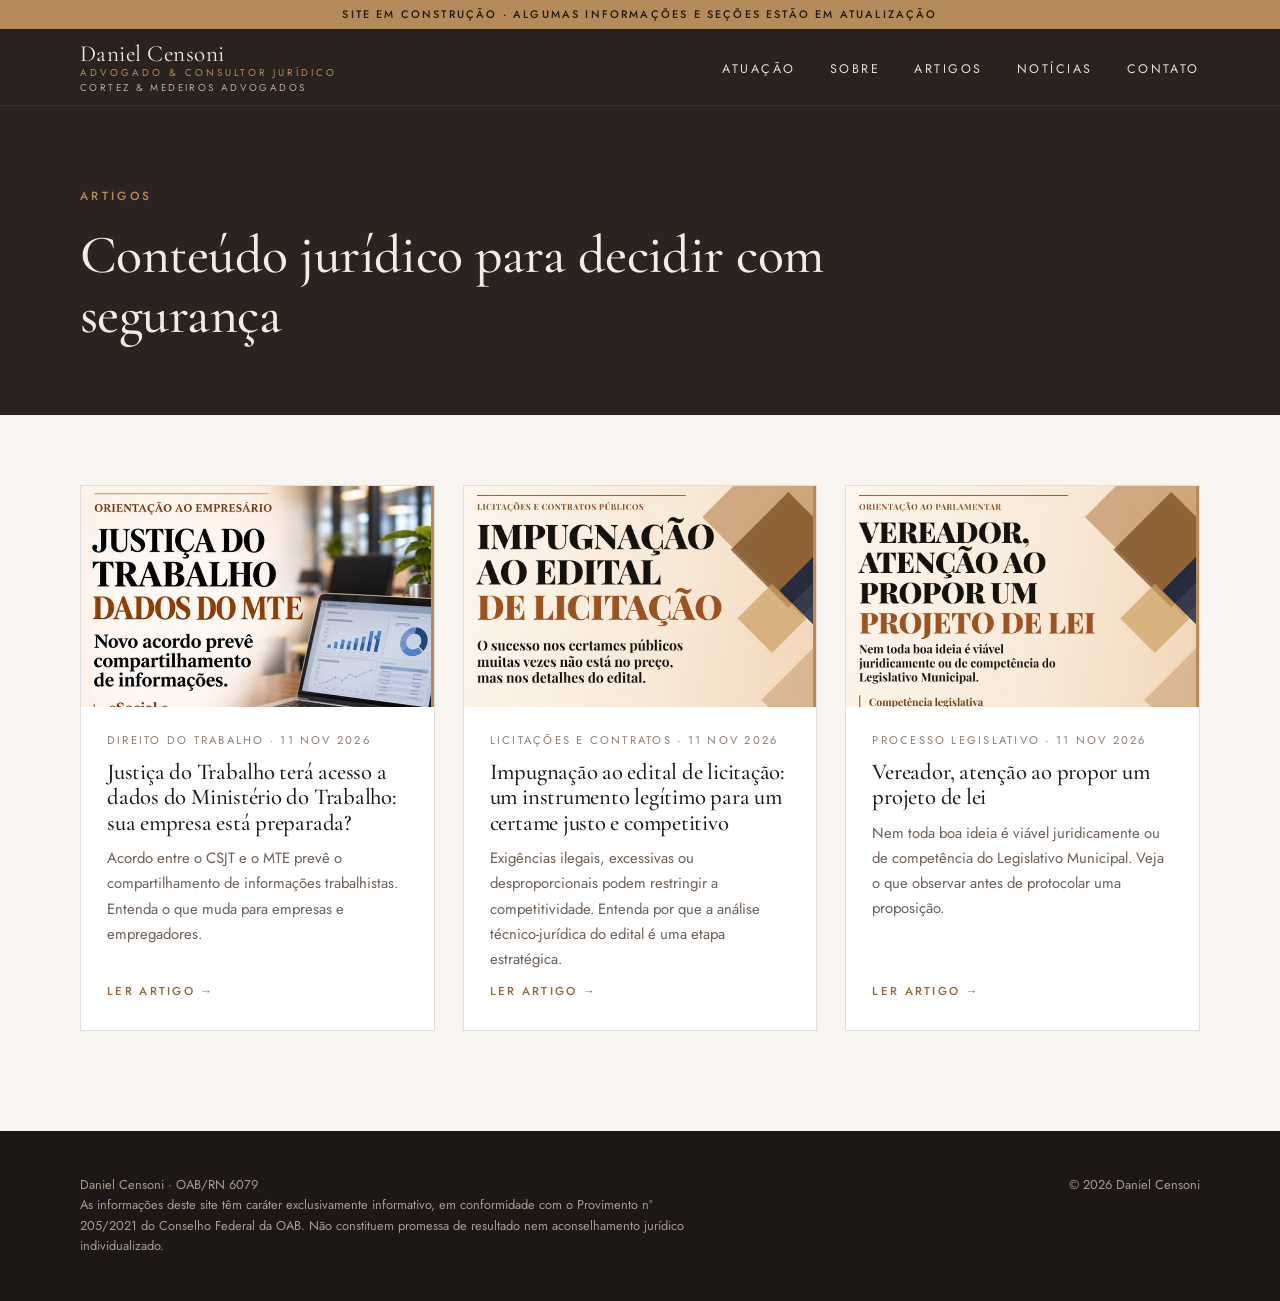
==== artigos.html @ f0d0aa8f "Add files via upload" ====
<!DOCTYPE html><html lang="pt-BR"><head><meta charset="utf-8"><meta name="viewport" content="width=device-width,initial-scale=1">
<title>Artigos | Daniel Censoni</title><meta name="description" content="Artigos jurídicos sobre direito trabalhista empresarial, licitações e contratos públicos.">
<meta property="og:title" content="Artigos | Daniel Censoni"><meta property="og:description" content="Artigos jurídicos sobre direito trabalhista empresarial, licitações e contratos públicos."><meta property="og:type" content="website"><meta property="og:locale" content="pt_BR">
<meta name="theme-color" content="#2a2320"><link rel="canonical" href="https://danielcensoni.github.io/artigos.html"><link rel="preconnect" href="https://fonts.googleapis.com"><link rel="preconnect" href="https://fonts.gstatic.com" crossorigin><link href="https://fonts.googleapis.com/css2?family=Cormorant+Garamond:ital,wght@0,500;0,600;1,500&family=Jost:wght@400;500&display=swap" rel="stylesheet"><link rel="stylesheet" href="style.css"></head><body><header class="top" data-solid="1"><div class="construction">Site em construção &middot; algumas informações e seções estão em atualização</div><div class="wrap nav"><a class="brand" href="index.html">Daniel Censoni<small>Advogado &amp; Consultor Jurídico</small><small class="sub">Cortez &amp; Medeiros Advogados</small></a>
<button class="burger" aria-label="Menu">&#9776;</button>
<ul class="menu"><li><a href="index.html#areas">Atuação</a></li><li><a href="index.html#sobre">Sobre</a></li><li><a href="artigos.html">Artigos</a></li><li><a href="noticias.html">Notícias</a></li><li><a href="index.html#contato">Contato</a></li></ul></div></header>
<div class="page-hero"><div class="wrap"><span class="eyebrow">Artigos</span><h1>Conteúdo jurídico para decidir com segurança</h1></div></div>
<div class="wrap list-page"><div class="grid3"><a class="card rv" href="justica-do-trabalho-acesso-a-dados-do-mte.html"><div class="cover"><img src="img-dados-mte.jpg" alt="Justiça do Trabalho terá acesso a dados do Ministério do Trabalho: sua empresa está preparada?"></div><div class="body"><div class="meta">Direito do Trabalho &middot; 11 nov 2026</div><h3>Justiça do Trabalho terá acesso a dados do Ministério do Trabalho: sua empresa está preparada?</h3><p>Acordo entre o CSJT e o MTE prevê o compartilhamento de informações trabalhistas. Entenda o que muda para empresas e empregadores.</p><span class="more">Ler artigo &rarr;</span></div></a><a class="card rv" href="impugnacao-ao-edital-de-licitacao.html"><div class="cover"><img src="img-impugnacao-edital.jpg" alt="Impugnação ao edital de licitação: um instrumento legítimo para um certame justo e competitivo"></div><div class="body"><div class="meta">Licitações e Contratos &middot; 11 nov 2026</div><h3>Impugnação ao edital de licitação: um instrumento legítimo para um certame justo e competitivo</h3><p>Exigências ilegais, excessivas ou desproporcionais podem restringir a competitividade. Entenda por que a análise técnico-jurídica do edital é uma etapa estratégica.</p><span class="more">Ler artigo &rarr;</span></div></a><a class="card rv" href="vereador-atencao-ao-propor-um-projeto-de-lei.html"><div class="cover"><img src="img-projeto-de-lei-vereador.jpg" alt="Vereador, atenção ao propor um projeto de lei"></div><div class="body"><div class="meta">Processo Legislativo &middot; 11 nov 2026</div><h3>Vereador, atenção ao propor um projeto de lei</h3><p>Nem toda boa ideia é viável juridicamente ou de competência do Legislativo Municipal. Veja o que observar antes de protocolar uma proposição.</p><span class="more">Ler artigo &rarr;</span></div></a></div></div><footer><div class="wrap"><p>Daniel Censoni &middot; OAB/RN 6079<br>As informações deste site têm caráter exclusivamente informativo, em conformidade com o Provimento nº 205/2021 do Conselho Federal da OAB. Não constituem promessa de resultado nem aconselhamento jurídico individualizado.</p><p>&copy; 2026 Daniel Censoni</p></div></footer><script>
(function(){var h=document.querySelector('header.top');function s(){h.classList.toggle('solid',window.scrollY>20||h.dataset.solid)}s();addEventListener('scroll',s,{passive:true});
var b=document.querySelector('.burger'),m=document.querySelector('.menu');b.addEventListener('click',function(){m.classList.toggle('open')});m.addEventListener('click',function(){m.classList.remove('open')});
var els=document.querySelectorAll('.rv');if('IntersectionObserver' in window){var o=new IntersectionObserver(function(x){x.forEach(function(i){if(i.isIntersecting){i.target.classList.add('in');o.unobserve(i.target)}})},{threshold:.12});els.forEach(function(i){o.observe(i)})}else{els.forEach(function(i){i.classList.add('in')})}})();
</script></body></html>
---- style.css ----
:root{--ink:#1f1a17;--esp:#2a2320;--esp2:#37302c;--taupe:#8d7d72;--sand:#ece4d9;--ivory:#f8f5f0;--cu:#b68b5b;--cu2:#8f6a3f;--line:rgba(31,26,23,.14);--serif:'Cormorant Garamond',Georgia,'Times New Roman',serif;--sans:'Jost','Helvetica Neue',Arial,sans-serif}
*{box-sizing:border-box;margin:0;padding:0}
html{scroll-behavior:smooth;scroll-padding-top:80px}
body{font-family:var(--sans);font-weight:400;color:var(--ink);background:var(--ivory);line-height:1.7;font-size:17px;-webkit-font-smoothing:antialiased}
a{color:inherit;text-decoration:none}
img{max-width:100%;display:block}
.wrap{width:min(1120px,92%);margin:0 auto}
.eyebrow{font-size:.74rem;letter-spacing:.28em;text-transform:uppercase;color:var(--cu);font-weight:500}
h1,h2,h3{font-family:var(--serif);font-weight:500;line-height:1.12;letter-spacing:-.01em}
/* header */
header.top{position:fixed;inset:0 0 auto 0;z-index:50;transition:background .3s,box-shadow .3s}
header.top.solid{background:rgba(42,35,32,.96);backdrop-filter:blur(8px);box-shadow:0 1px 0 rgba(255,255,255,.06)}
.nav{display:flex;align-items:center;justify-content:space-between;height:76px}
.brand{font-family:var(--serif);color:#f3ece3;font-size:1.45rem;letter-spacing:.02em}
.brand small{display:block;font-family:var(--sans);font-size:.62rem;letter-spacing:.3em;text-transform:uppercase;color:var(--cu);margin-top:-2px}
.menu{display:flex;gap:34px;list-style:none}
.menu a{color:#e7ded3;font-size:.78rem;letter-spacing:.2em;text-transform:uppercase;transition:color .2s}
.menu a:hover{color:var(--cu)}
.burger{display:none;background:none;border:0;color:#f3ece3;font-size:1.6rem;cursor:pointer}
/* hero */
.hero{position:relative;background:var(--esp);color:#f3ece3;min-height:min(100svh,880px);display:flex;align-items:center;overflow:hidden;padding:120px 0 80px}
.hero::before{content:"";position:absolute;right:0;top:0;bottom:0;width:48%;background:var(--esp2);clip-path:polygon(24% 0,100% 0,100% 100%,0 100%)}
.hero::after{content:"";position:absolute;right:0;top:0;bottom:0;width:48%;background:linear-gradient(var(--cu),rgba(182,139,91,.1) 75%);clip-path:polygon(24% 0,calc(24% + 2px) 0,2px 100%,0 100%);z-index:1}
.hero .wrap{position:relative;z-index:2;display:grid;grid-template-columns:1.25fr .75fr;gap:60px;align-items:center}
.hero h1{font-size:clamp(2.5rem,5.4vw,4.6rem);margin:22px 0 26px;color:#faf5ee}
.hero h1 em{font-style:italic;color:var(--cu)}
.hero p.lead{max-width:540px;color:#cfc4b8;font-size:1.08rem}
.cta{display:flex;gap:16px;flex-wrap:wrap;margin-top:38px}
.btn{display:inline-block;padding:15px 30px;font-size:.76rem;letter-spacing:.22em;text-transform:uppercase;border:1px solid var(--cu);transition:all .25s;font-weight:500}
.btn.fill{background:var(--cu);color:#1f1a17}
.btn.fill:hover{background:#c99d6b}
.btn.ghost{color:#f3ece3}
.btn.ghost:hover{background:rgba(182,139,91,.15)}
.hero ol{list-style:none;counter-reset:a}
.hero ol li{counter-increment:a;padding:17px 0;border-bottom:1px solid rgba(255,255,255,.1);font-family:var(--serif);font-size:1.32rem;color:#e9dfd3;display:flex;gap:18px;align-items:baseline}
.hero ol li::before{content:"0" counter(a);font-family:var(--sans);font-size:.72rem;letter-spacing:.2em;color:var(--cu)}
.hero ol li:first-child{border-top:1px solid rgba(255,255,255,.1)}
.hero .tag{font-size:.7rem;letter-spacing:.28em;text-transform:uppercase;color:#9d8f83;margin-bottom:12px}
/* sections */
section{padding:112px 0}
.head{max-width:640px;margin-bottom:56px}
.head h2{font-size:clamp(2rem,3.6vw,3rem);margin-top:14px}
.head p{color:#6d6158;margin-top:16px}
/* areas */
.areas{display:grid;grid-template-columns:repeat(12,1fr);gap:1px;background:var(--line);border:1px solid var(--line)}
.area{background:var(--ivory);padding:38px 30px;grid-column:span 3;transition:background .3s}
.area:hover{background:#fff}
.area.big{grid-column:span 6;background:var(--esp);color:#f3ece3}
.area.big:hover{background:var(--esp2)}
.area .n{font-size:.72rem;letter-spacing:.24em;color:var(--cu)}
.area h3{font-size:1.65rem;margin:14px 0 12px}
.area.big h3{font-size:2rem}
.area p{font-size:.95rem;color:#6d6158}
.area.big p{color:#c9bdb0}
/* sobre */
.about{background:var(--sand)}
.about .wrap{display:grid;grid-template-columns:.8fr 1.2fr;gap:80px;align-items:center}
.frame{aspect-ratio:4/5;background:var(--esp);position:relative;display:grid;place-items:center;color:var(--cu);font-family:var(--serif);font-size:6rem}
.frame::after{content:"";position:absolute;inset:18px;border:1px solid rgba(182,139,91,.55);right:-18px;bottom:-18px;z-index:-1}
.frame img{width:100%;height:100%;object-fit:cover}
.about h2{font-size:clamp(2rem,3.4vw,2.8rem);margin:14px 0 22px}
.about p{color:#52463d;margin-bottom:16px}
.facts{display:flex;gap:40px;margin-top:30px;padding-top:26px;border-top:1px solid var(--line)}
.facts b{display:block;font-family:var(--serif);font-size:1.5rem;font-weight:500}
.facts span{font-size:.72rem;letter-spacing:.2em;text-transform:uppercase;color:var(--taupe)}
/* cards */
.grid3{display:grid;grid-template-columns:repeat(3,1fr);gap:28px}
.card{display:flex;flex-direction:column;background:#fff;border:1px solid var(--line);transition:transform .3s,box-shadow .3s}
.card:hover{transform:translateY(-4px);box-shadow:0 18px 40px -22px rgba(31,26,23,.35)}
.cover{aspect-ratio:16/10;background:linear-gradient(135deg,var(--esp) 0 62%,var(--esp2) 62%);color:#f3ece3;padding:24px;display:flex;flex-direction:column;justify-content:flex-end;position:relative;overflow:hidden}
.cover::after{content:"";position:absolute;right:0;top:0;bottom:0;width:3px;background:var(--cu)}
.cover span{font-size:.68rem;letter-spacing:.26em;text-transform:uppercase;color:var(--cu)}
.cover b{font-family:var(--serif);font-weight:500;font-size:1.3rem;line-height:1.2;margin-top:8px}
.cover img{position:absolute;inset:0;width:100%;height:100%;object-fit:cover}
.card .body{padding:24px 26px 28px;display:flex;flex-direction:column;gap:10px;flex:1}
.card h3{font-size:1.42rem}
.card p{font-size:.93rem;color:#6d6158}
.card .meta{font-size:.7rem;letter-spacing:.2em;text-transform:uppercase;color:var(--taupe)}
.card .more{margin-top:auto;font-size:.72rem;letter-spacing:.2em;text-transform:uppercase;color:var(--cu2);font-weight:500}
.badge{display:inline-block;font-size:.62rem;letter-spacing:.18em;text-transform:uppercase;background:var(--sand);color:var(--cu2);padding:3px 9px;margin-left:8px}
.allink{margin-top:44px;text-align:center}
.allink a{font-size:.76rem;letter-spacing:.22em;text-transform:uppercase;border-bottom:1px solid var(--cu);padding-bottom:5px}
.news{background:#fff}
.news .card{background:var(--ivory)}
/* contato */
.contact{background:var(--esp);color:#f3ece3}
.contact .wrap{display:grid;grid-template-columns:1fr 1fr;gap:80px}
.contact h2{font-size:clamp(2rem,3.6vw,3rem);margin:14px 0 20px}
.contact p{color:#cfc4b8}
.contact dl{display:grid;gap:26px}
.contact dt{font-size:.7rem;letter-spacing:.26em;text-transform:uppercase;color:var(--cu)}
.contact dd{font-family:var(--serif);font-size:1.6rem;margin-top:4px;word-break:break-word}
footer{background:#1d1816;color:#a89b8f;padding:44px 0;font-size:.8rem}
footer .wrap{display:flex;justify-content:space-between;gap:30px;flex-wrap:wrap}
footer p{max-width:620px;line-height:1.6}
/* artigo */
.page-hero{background:var(--esp);color:#f3ece3;padding:150px 0 70px}
.page-hero h1{font-size:clamp(2rem,4.2vw,3.4rem);max-width:860px;margin-top:16px}
.page-hero .meta{margin-top:20px;font-size:.74rem;letter-spacing:.2em;text-transform:uppercase;color:#a89b8f}
.article{width:min(740px,92%);margin:0 auto;padding:70px 0 40px}
.article h2{font-size:1.9rem;margin:44px 0 12px}
.article p,.article li{color:#40362f;margin-bottom:16px;font-size:1.06rem}
.article ul{padding-left:22px;margin-bottom:16px}
.article .cover{margin-bottom:40px}
.note{margin-top:44px;padding:22px 26px;background:var(--sand);border-left:3px solid var(--cu);font-size:.9rem;color:#52463d}
.back{display:inline-block;margin:10px 0 80px;font-size:.76rem;letter-spacing:.22em;text-transform:uppercase;border-bottom:1px solid var(--cu);padding-bottom:4px}
.list-page{padding:70px 0 100px}
/* motion */
.rv{opacity:0;transform:translateY(22px);transition:opacity .8s,transform .8s}
.rv.in{opacity:1;transform:none}
@media(prefers-reduced-motion:reduce){.rv{opacity:1;transform:none;transition:none}html{scroll-behavior:auto}}
@media(max-width:900px){
 .menu{display:none;position:absolute;top:76px;left:0;right:0;background:var(--esp);flex-direction:column;gap:0;padding:10px 0 20px}
 .menu.open{display:flex}.menu li{padding:14px 5%}
 .burger{display:block}
 .hero::before,.hero::after{display:none}
 .hero .wrap,.about .wrap,.contact .wrap{grid-template-columns:1fr;gap:44px}
 .hero{padding-top:110px}
 .areas{grid-template-columns:1fr}.area,.area.big{grid-column:auto}
 .grid3{grid-template-columns:1fr}
 section{padding:80px 0}
 .frame{max-width:320px}
}

.cover .orn{position:absolute;right:28px;top:6px;font-family:var(--serif);font-size:7rem;font-style:normal;color:rgba(182,139,91,.28);line-height:1}
.rv{will-change:opacity}

.team{display:grid;grid-template-columns:repeat(3,1fr);gap:1px;background:var(--line);border:1px solid var(--line)}
.mem{background:var(--ivory);padding:36px 34px;display:flex;flex-direction:column;gap:6px;transition:background .3s}
.mem:hover{background:#fff}
.mem .ini{font-family:var(--serif);font-size:2.2rem;color:var(--cu);line-height:1;margin-bottom:14px;padding-bottom:14px;border-bottom:1px solid var(--line)}
.mem h3{font-size:1.6rem}
.mem p{font-size:.72rem;letter-spacing:.22em;text-transform:uppercase;color:var(--taupe)}
@media(max-width:900px){.team{grid-template-columns:1fr 1fr}}
@media(max-width:520px){.team{grid-template-columns:1fr}}

.about .wrap.crew{display:block;margin-top:56px;padding-top:30px;border-top:1px solid var(--line)}
.crew p{margin:10px 0 18px;font-size:.92rem;color:#6d6158}
.crew ul{list-style:none;display:grid;grid-template-columns:1fr 1fr;gap:0 48px}
.crew li{padding:11px 0;border-bottom:1px solid var(--line);font-size:.92rem;line-height:1.45}
.crew li b{font-weight:500;display:block;color:var(--ink)}
.crew li span{color:#7a6d63;font-size:.84rem}
@media(max-width:700px){.crew ul{grid-template-columns:1fr}}

.brand{line-height:1.25}
.brand small.sub{color:#b9ab9d;margin-top:3px;letter-spacing:.24em}
@media(max-width:900px){.brand small.sub{font-size:.58rem}}

.construction{background:var(--cu);color:#1f1a17;text-align:center;font-size:.68rem;letter-spacing:.2em;text-transform:uppercase;padding:7px 12px;font-weight:500;line-height:1.4}
.hero{padding-top:150px}
.page-hero{padding-top:180px}
@media(max-width:900px){.menu{top:calc(76px + 34px)}.hero{padding-top:140px}.page-hero{padding-top:170px}.construction{font-size:.6rem;letter-spacing:.12em}}

.cover img{object-position:top}
.fig{margin:0 0 36px}
.fig img{width:min(460px,100%);margin:0 auto;border:1px solid var(--line);box-shadow:0 18px 40px -26px rgba(31,26,23,.45)}

.hero ol li a{flex:1;transition:color .2s,transform .2s}
.hero ol li a:hover{color:var(--cu);transform:translateX(4px)}
.hero ol li{cursor:pointer}
.hero .fields{margin-top:18px;font-size:.74rem;letter-spacing:.16em;text-transform:uppercase;color:var(--cu);max-width:560px;line-height:1.9}
.area{scroll-margin-top:100px}

.share{margin-top:40px;padding-top:26px;border-top:1px solid var(--line)}
.share h3{font-family:var(--sans);font-size:.74rem;letter-spacing:.24em;text-transform:uppercase;color:var(--cu2);font-weight:500;margin-bottom:16px}
.linkrow{display:flex;gap:10px;margin-bottom:12px}
.linkrow input{flex:1;min-width:0;padding:11px 14px;border:1px solid var(--line);background:#fff;font:inherit;font-size:.85rem;color:#52463d}
.share .row{display:flex;flex-wrap:wrap;gap:10px}
.sbtn{display:inline-block;padding:11px 18px;border:1px solid var(--cu);background:none;color:var(--ink);font:inherit;font-size:.7rem;letter-spacing:.16em;text-transform:uppercase;cursor:pointer;transition:background .2s,color .2s;font-weight:500;line-height:1.2}
.sbtn:hover{background:var(--cu);color:#1f1a17}
.sbtn[hidden]{display:none}
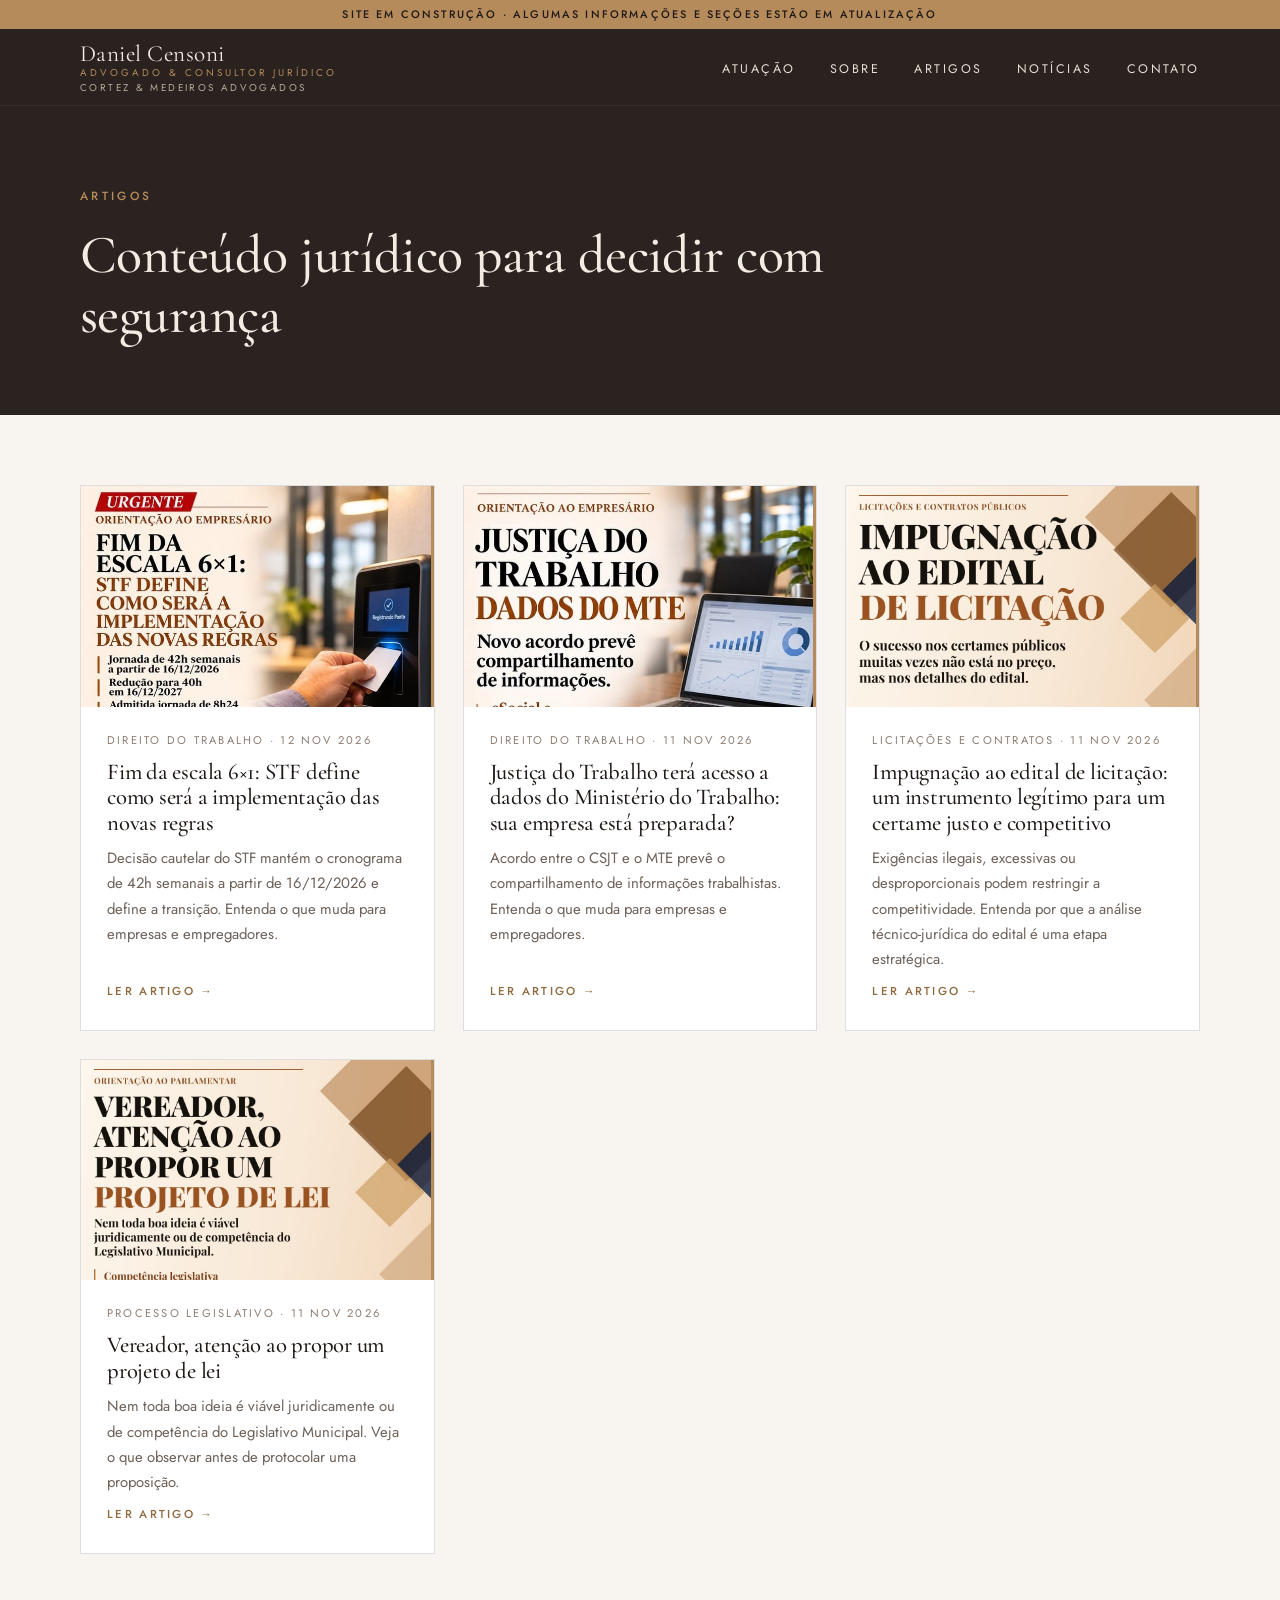
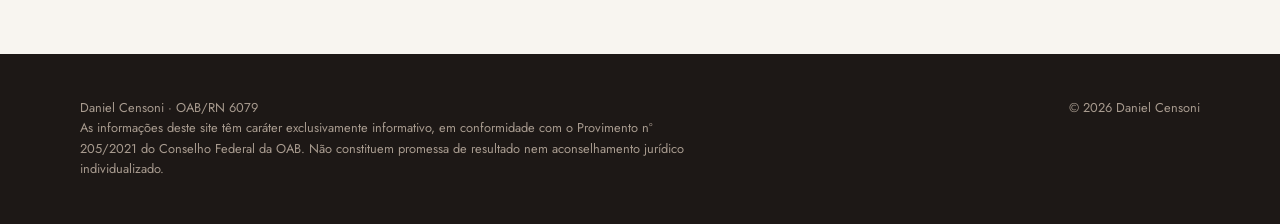
==== commit a5202e07: "Add files via upload" ====
--- a/artigos.html
+++ b/artigos.html
@@ -5,7 +5,7 @@
 <button class="burger" aria-label="Menu">&#9776;</button>
 <ul class="menu"><li><a href="index.html#areas">Atuação</a></li><li><a href="index.html#sobre">Sobre</a></li><li><a href="artigos.html">Artigos</a></li><li><a href="noticias.html">Notícias</a></li><li><a href="index.html#contato">Contato</a></li></ul></div></header>
 <div class="page-hero"><div class="wrap"><span class="eyebrow">Artigos</span><h1>Conteúdo jurídico para decidir com segurança</h1></div></div>
-<div class="wrap list-page"><div class="grid3"><a class="card rv" href="justica-do-trabalho-acesso-a-dados-do-mte.html"><div class="cover"><img src="img-dados-mte.jpg" alt="Justiça do Trabalho terá acesso a dados do Ministério do Trabalho: sua empresa está preparada?"></div><div class="body"><div class="meta">Direito do Trabalho &middot; 11 nov 2026</div><h3>Justiça do Trabalho terá acesso a dados do Ministério do Trabalho: sua empresa está preparada?</h3><p>Acordo entre o CSJT e o MTE prevê o compartilhamento de informações trabalhistas. Entenda o que muda para empresas e empregadores.</p><span class="more">Ler artigo &rarr;</span></div></a><a class="card rv" href="impugnacao-ao-edital-de-licitacao.html"><div class="cover"><img src="img-impugnacao-edital.jpg" alt="Impugnação ao edital de licitação: um instrumento legítimo para um certame justo e competitivo"></div><div class="body"><div class="meta">Licitações e Contratos &middot; 11 nov 2026</div><h3>Impugnação ao edital de licitação: um instrumento legítimo para um certame justo e competitivo</h3><p>Exigências ilegais, excessivas ou desproporcionais podem restringir a competitividade. Entenda por que a análise técnico-jurídica do edital é uma etapa estratégica.</p><span class="more">Ler artigo &rarr;</span></div></a><a class="card rv" href="vereador-atencao-ao-propor-um-projeto-de-lei.html"><div class="cover"><img src="img-projeto-de-lei-vereador.jpg" alt="Vereador, atenção ao propor um projeto de lei"></div><div class="body"><div class="meta">Processo Legislativo &middot; 11 nov 2026</div><h3>Vereador, atenção ao propor um projeto de lei</h3><p>Nem toda boa ideia é viável juridicamente ou de competência do Legislativo Municipal. Veja o que observar antes de protocolar uma proposição.</p><span class="more">Ler artigo &rarr;</span></div></a></div></div><footer><div class="wrap"><p>Daniel Censoni &middot; OAB/RN 6079<br>As informações deste site têm caráter exclusivamente informativo, em conformidade com o Provimento nº 205/2021 do Conselho Federal da OAB. Não constituem promessa de resultado nem aconselhamento jurídico individualizado.</p><p>&copy; 2026 Daniel Censoni</p></div></footer><script>
+<div class="wrap list-page"><div class="grid3"><a class="card rv" href="fim-da-escala-6x1-stf-define-como-sera-a-implementacao.html"><div class="cover"><img src="img-fim-da-escala-6x1.jpg" alt="Fim da escala 6×1: STF define como será a implementação das novas regras"></div><div class="body"><div class="meta">Direito do Trabalho &middot; 12 nov 2026</div><h3>Fim da escala 6×1: STF define como será a implementação das novas regras</h3><p>Decisão cautelar do STF mantém o cronograma de 42h semanais a partir de 16/12/2026 e define a transição. Entenda o que muda para empresas e empregadores.</p><span class="more">Ler artigo &rarr;</span></div></a><a class="card rv" href="justica-do-trabalho-acesso-a-dados-do-mte.html"><div class="cover"><img src="img-dados-mte.jpg" alt="Justiça do Trabalho terá acesso a dados do Ministério do Trabalho: sua empresa está preparada?"></div><div class="body"><div class="meta">Direito do Trabalho &middot; 11 nov 2026</div><h3>Justiça do Trabalho terá acesso a dados do Ministério do Trabalho: sua empresa está preparada?</h3><p>Acordo entre o CSJT e o MTE prevê o compartilhamento de informações trabalhistas. Entenda o que muda para empresas e empregadores.</p><span class="more">Ler artigo &rarr;</span></div></a><a class="card rv" href="impugnacao-ao-edital-de-licitacao.html"><div class="cover"><img src="img-impugnacao-edital.jpg" alt="Impugnação ao edital de licitação: um instrumento legítimo para um certame justo e competitivo"></div><div class="body"><div class="meta">Licitações e Contratos &middot; 11 nov 2026</div><h3>Impugnação ao edital de licitação: um instrumento legítimo para um certame justo e competitivo</h3><p>Exigências ilegais, excessivas ou desproporcionais podem restringir a competitividade. Entenda por que a análise técnico-jurídica do edital é uma etapa estratégica.</p><span class="more">Ler artigo &rarr;</span></div></a><a class="card rv" href="vereador-atencao-ao-propor-um-projeto-de-lei.html"><div class="cover"><img src="img-projeto-de-lei-vereador.jpg" alt="Vereador, atenção ao propor um projeto de lei"></div><div class="body"><div class="meta">Processo Legislativo &middot; 11 nov 2026</div><h3>Vereador, atenção ao propor um projeto de lei</h3><p>Nem toda boa ideia é viável juridicamente ou de competência do Legislativo Municipal. Veja o que observar antes de protocolar uma proposição.</p><span class="more">Ler artigo &rarr;</span></div></a></div></div><footer><div class="wrap"><p>Daniel Censoni &middot; OAB/RN 6079<br>As informações deste site têm caráter exclusivamente informativo, em conformidade com o Provimento nº 205/2021 do Conselho Federal da OAB. Não constituem promessa de resultado nem aconselhamento jurídico individualizado.</p><p>&copy; 2026 Daniel Censoni</p></div></footer><script>
 (function(){var h=document.querySelector('header.top');function s(){h.classList.toggle('solid',window.scrollY>20||h.dataset.solid)}s();addEventListener('scroll',s,{passive:true});
 var b=document.querySelector('.burger'),m=document.querySelector('.menu');b.addEventListener('click',function(){m.classList.toggle('open')});m.addEventListener('click',function(){m.classList.remove('open')});
 var els=document.querySelectorAll('.rv');if('IntersectionObserver' in window){var o=new IntersectionObserver(function(x){x.forEach(function(i){if(i.isIntersecting){i.target.classList.add('in');o.unobserve(i.target)}})},{threshold:.12});els.forEach(function(i){o.observe(i)})}else{els.forEach(function(i){i.classList.add('in')})}})();
--- a/style.css
+++ b/style.css
@@ -100,7 +100,7 @@
 .article{width:min(740px,92%);margin:0 auto;padding:70px 0 40px}
 .article h2{font-size:1.9rem;margin:44px 0 12px}
 .article p,.article li{color:#40362f;margin-bottom:16px;font-size:1.06rem}
-.article ul{padding-left:22px;margin-bottom:16px}
+.article ul,.article ol{padding-left:22px;margin-bottom:16px}
 .article .cover{margin-bottom:40px}
 .note{margin-top:44px;padding:22px 26px;background:var(--sand);border-left:3px solid var(--cu);font-size:.9rem;color:#52463d}
 .back{display:inline-block;margin:10px 0 80px;font-size:.76rem;letter-spacing:.22em;text-transform:uppercase;border-bottom:1px solid var(--cu);padding-bottom:4px}
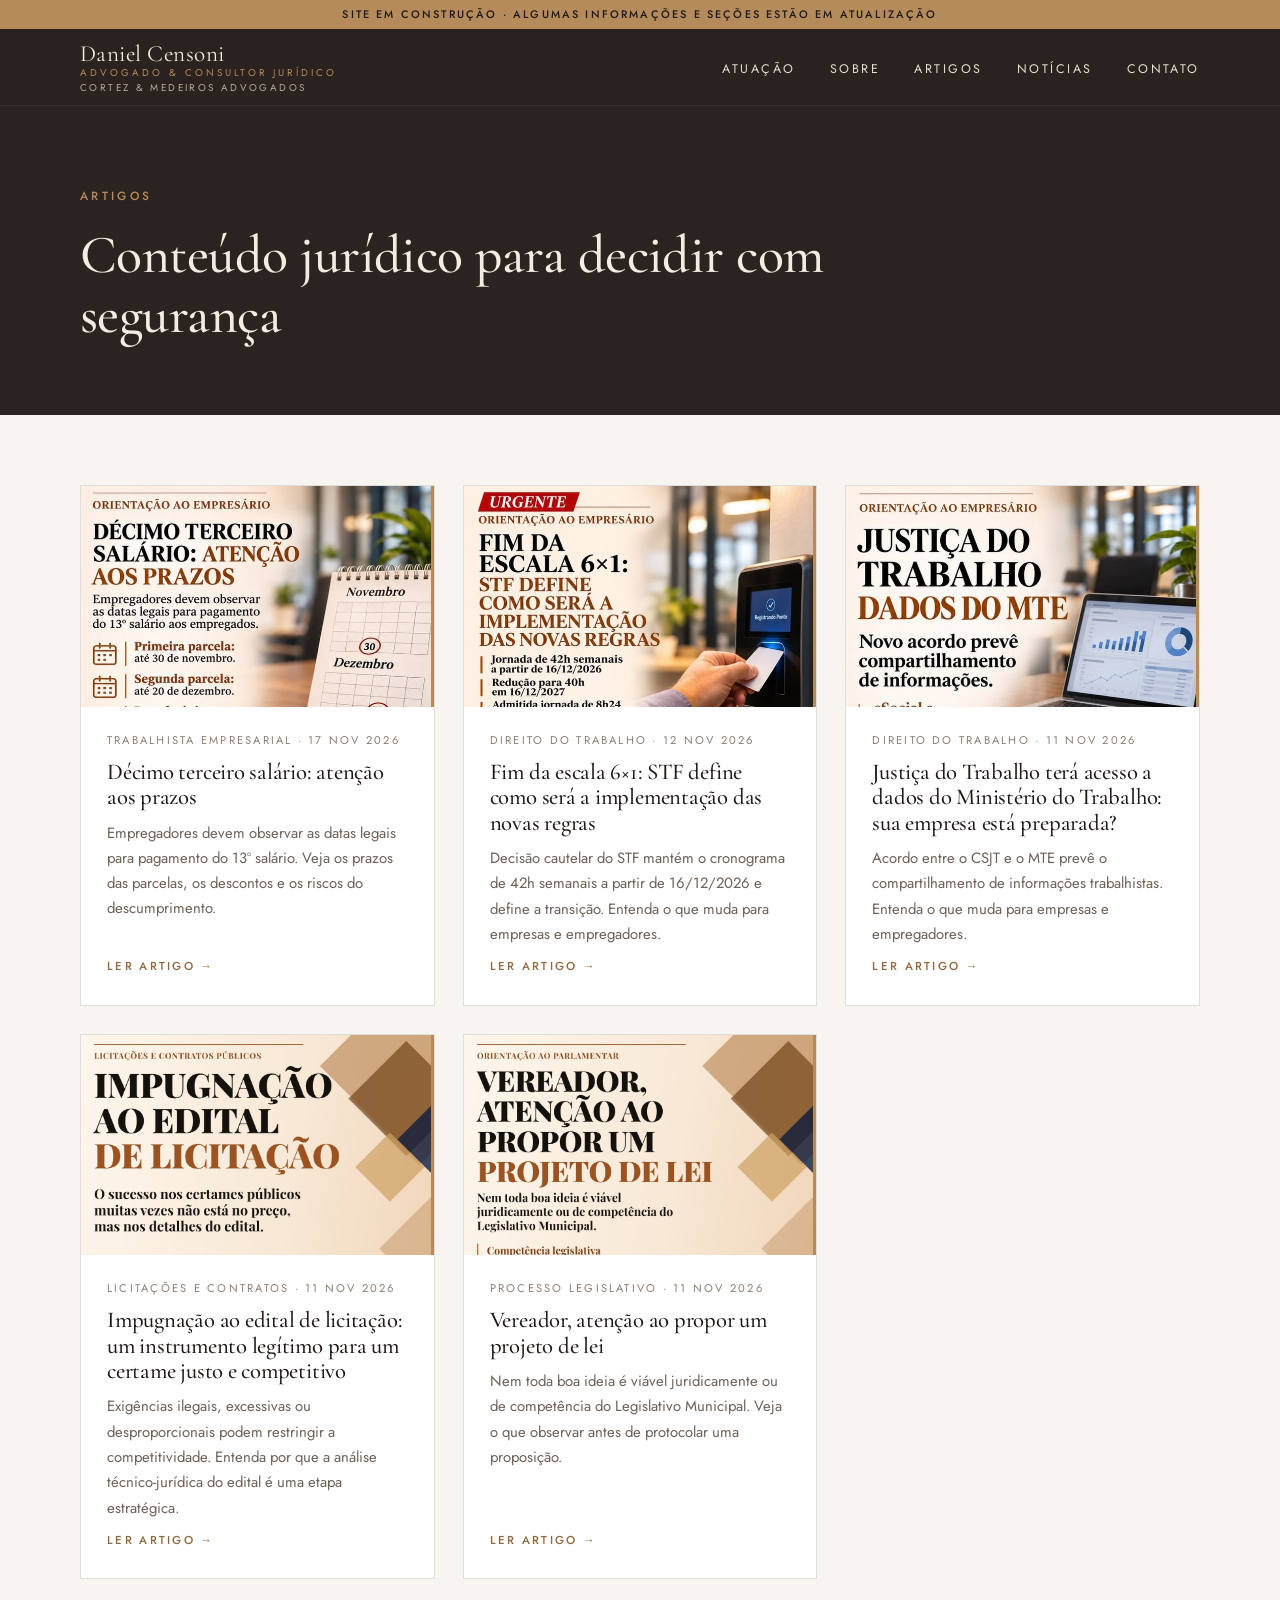
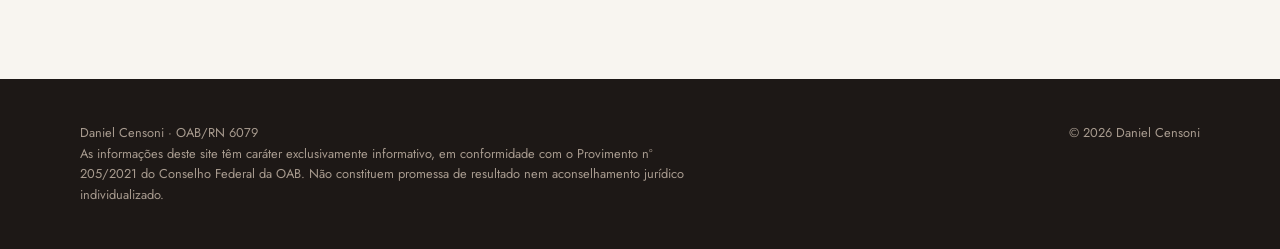
==== commit 256d78d1: "Add files via upload" ====
--- a/artigos.html
+++ b/artigos.html
@@ -5,7 +5,7 @@
 <button class="burger" aria-label="Menu">&#9776;</button>
 <ul class="menu"><li><a href="index.html#areas">Atuação</a></li><li><a href="index.html#sobre">Sobre</a></li><li><a href="artigos.html">Artigos</a></li><li><a href="noticias.html">Notícias</a></li><li><a href="index.html#contato">Contato</a></li></ul></div></header>
 <div class="page-hero"><div class="wrap"><span class="eyebrow">Artigos</span><h1>Conteúdo jurídico para decidir com segurança</h1></div></div>
-<div class="wrap list-page"><div class="grid3"><a class="card rv" href="fim-da-escala-6x1-stf-define-como-sera-a-implementacao.html"><div class="cover"><img src="img-fim-da-escala-6x1.jpg" alt="Fim da escala 6×1: STF define como será a implementação das novas regras"></div><div class="body"><div class="meta">Direito do Trabalho &middot; 12 nov 2026</div><h3>Fim da escala 6×1: STF define como será a implementação das novas regras</h3><p>Decisão cautelar do STF mantém o cronograma de 42h semanais a partir de 16/12/2026 e define a transição. Entenda o que muda para empresas e empregadores.</p><span class="more">Ler artigo &rarr;</span></div></a><a class="card rv" href="justica-do-trabalho-acesso-a-dados-do-mte.html"><div class="cover"><img src="img-dados-mte.jpg" alt="Justiça do Trabalho terá acesso a dados do Ministério do Trabalho: sua empresa está preparada?"></div><div class="body"><div class="meta">Direito do Trabalho &middot; 11 nov 2026</div><h3>Justiça do Trabalho terá acesso a dados do Ministério do Trabalho: sua empresa está preparada?</h3><p>Acordo entre o CSJT e o MTE prevê o compartilhamento de informações trabalhistas. Entenda o que muda para empresas e empregadores.</p><span class="more">Ler artigo &rarr;</span></div></a><a class="card rv" href="impugnacao-ao-edital-de-licitacao.html"><div class="cover"><img src="img-impugnacao-edital.jpg" alt="Impugnação ao edital de licitação: um instrumento legítimo para um certame justo e competitivo"></div><div class="body"><div class="meta">Licitações e Contratos &middot; 11 nov 2026</div><h3>Impugnação ao edital de licitação: um instrumento legítimo para um certame justo e competitivo</h3><p>Exigências ilegais, excessivas ou desproporcionais podem restringir a competitividade. Entenda por que a análise técnico-jurídica do edital é uma etapa estratégica.</p><span class="more">Ler artigo &rarr;</span></div></a><a class="card rv" href="vereador-atencao-ao-propor-um-projeto-de-lei.html"><div class="cover"><img src="img-projeto-de-lei-vereador.jpg" alt="Vereador, atenção ao propor um projeto de lei"></div><div class="body"><div class="meta">Processo Legislativo &middot; 11 nov 2026</div><h3>Vereador, atenção ao propor um projeto de lei</h3><p>Nem toda boa ideia é viável juridicamente ou de competência do Legislativo Municipal. Veja o que observar antes de protocolar uma proposição.</p><span class="more">Ler artigo &rarr;</span></div></a></div></div><footer><div class="wrap"><p>Daniel Censoni &middot; OAB/RN 6079<br>As informações deste site têm caráter exclusivamente informativo, em conformidade com o Provimento nº 205/2021 do Conselho Federal da OAB. Não constituem promessa de resultado nem aconselhamento jurídico individualizado.</p><p>&copy; 2026 Daniel Censoni</p></div></footer><script>
+<div class="wrap list-page"><div class="grid3"><a class="card rv" href="decimo-terceiro-salario-atencao-aos-prazos.html"><div class="cover"><img src="img-13o-salario-prazos.jpg" alt="Décimo terceiro salário: atenção aos prazos"></div><div class="body"><div class="meta">Trabalhista Empresarial &middot; 17 nov 2026</div><h3>Décimo terceiro salário: atenção aos prazos</h3><p>Empregadores devem observar as datas legais para pagamento do 13º salário. Veja os prazos das parcelas, os descontos e os riscos do descumprimento.</p><span class="more">Ler artigo &rarr;</span></div></a><a class="card rv" href="fim-da-escala-6x1-stf-define-como-sera-a-implementacao.html"><div class="cover"><img src="img-fim-da-escala-6x1.jpg" alt="Fim da escala 6×1: STF define como será a implementação das novas regras"></div><div class="body"><div class="meta">Direito do Trabalho &middot; 12 nov 2026</div><h3>Fim da escala 6×1: STF define como será a implementação das novas regras</h3><p>Decisão cautelar do STF mantém o cronograma de 42h semanais a partir de 16/12/2026 e define a transição. Entenda o que muda para empresas e empregadores.</p><span class="more">Ler artigo &rarr;</span></div></a><a class="card rv" href="justica-do-trabalho-acesso-a-dados-do-mte.html"><div class="cover"><img src="img-dados-mte.jpg" alt="Justiça do Trabalho terá acesso a dados do Ministério do Trabalho: sua empresa está preparada?"></div><div class="body"><div class="meta">Direito do Trabalho &middot; 11 nov 2026</div><h3>Justiça do Trabalho terá acesso a dados do Ministério do Trabalho: sua empresa está preparada?</h3><p>Acordo entre o CSJT e o MTE prevê o compartilhamento de informações trabalhistas. Entenda o que muda para empresas e empregadores.</p><span class="more">Ler artigo &rarr;</span></div></a><a class="card rv" href="impugnacao-ao-edital-de-licitacao.html"><div class="cover"><img src="img-impugnacao-edital.jpg" alt="Impugnação ao edital de licitação: um instrumento legítimo para um certame justo e competitivo"></div><div class="body"><div class="meta">Licitações e Contratos &middot; 11 nov 2026</div><h3>Impugnação ao edital de licitação: um instrumento legítimo para um certame justo e competitivo</h3><p>Exigências ilegais, excessivas ou desproporcionais podem restringir a competitividade. Entenda por que a análise técnico-jurídica do edital é uma etapa estratégica.</p><span class="more">Ler artigo &rarr;</span></div></a><a class="card rv" href="vereador-atencao-ao-propor-um-projeto-de-lei.html"><div class="cover"><img src="img-projeto-de-lei-vereador.jpg" alt="Vereador, atenção ao propor um projeto de lei"></div><div class="body"><div class="meta">Processo Legislativo &middot; 11 nov 2026</div><h3>Vereador, atenção ao propor um projeto de lei</h3><p>Nem toda boa ideia é viável juridicamente ou de competência do Legislativo Municipal. Veja o que observar antes de protocolar uma proposição.</p><span class="more">Ler artigo &rarr;</span></div></a></div></div><footer><div class="wrap"><p>Daniel Censoni &middot; OAB/RN 6079<br>As informações deste site têm caráter exclusivamente informativo, em conformidade com o Provimento nº 205/2021 do Conselho Federal da OAB. Não constituem promessa de resultado nem aconselhamento jurídico individualizado.</p><p>&copy; 2026 Daniel Censoni</p></div></footer><script>
 (function(){var h=document.querySelector('header.top');function s(){h.classList.toggle('solid',window.scrollY>20||h.dataset.solid)}s();addEventListener('scroll',s,{passive:true});
 var b=document.querySelector('.burger'),m=document.querySelector('.menu');b.addEventListener('click',function(){m.classList.toggle('open')});m.addEventListener('click',function(){m.classList.remove('open')});
 var els=document.querySelectorAll('.rv');if('IntersectionObserver' in window){var o=new IntersectionObserver(function(x){x.forEach(function(i){if(i.isIntersecting){i.target.classList.add('in');o.unobserve(i.target)}})},{threshold:.12});els.forEach(function(i){o.observe(i)})}else{els.forEach(function(i){i.classList.add('in')})}})();
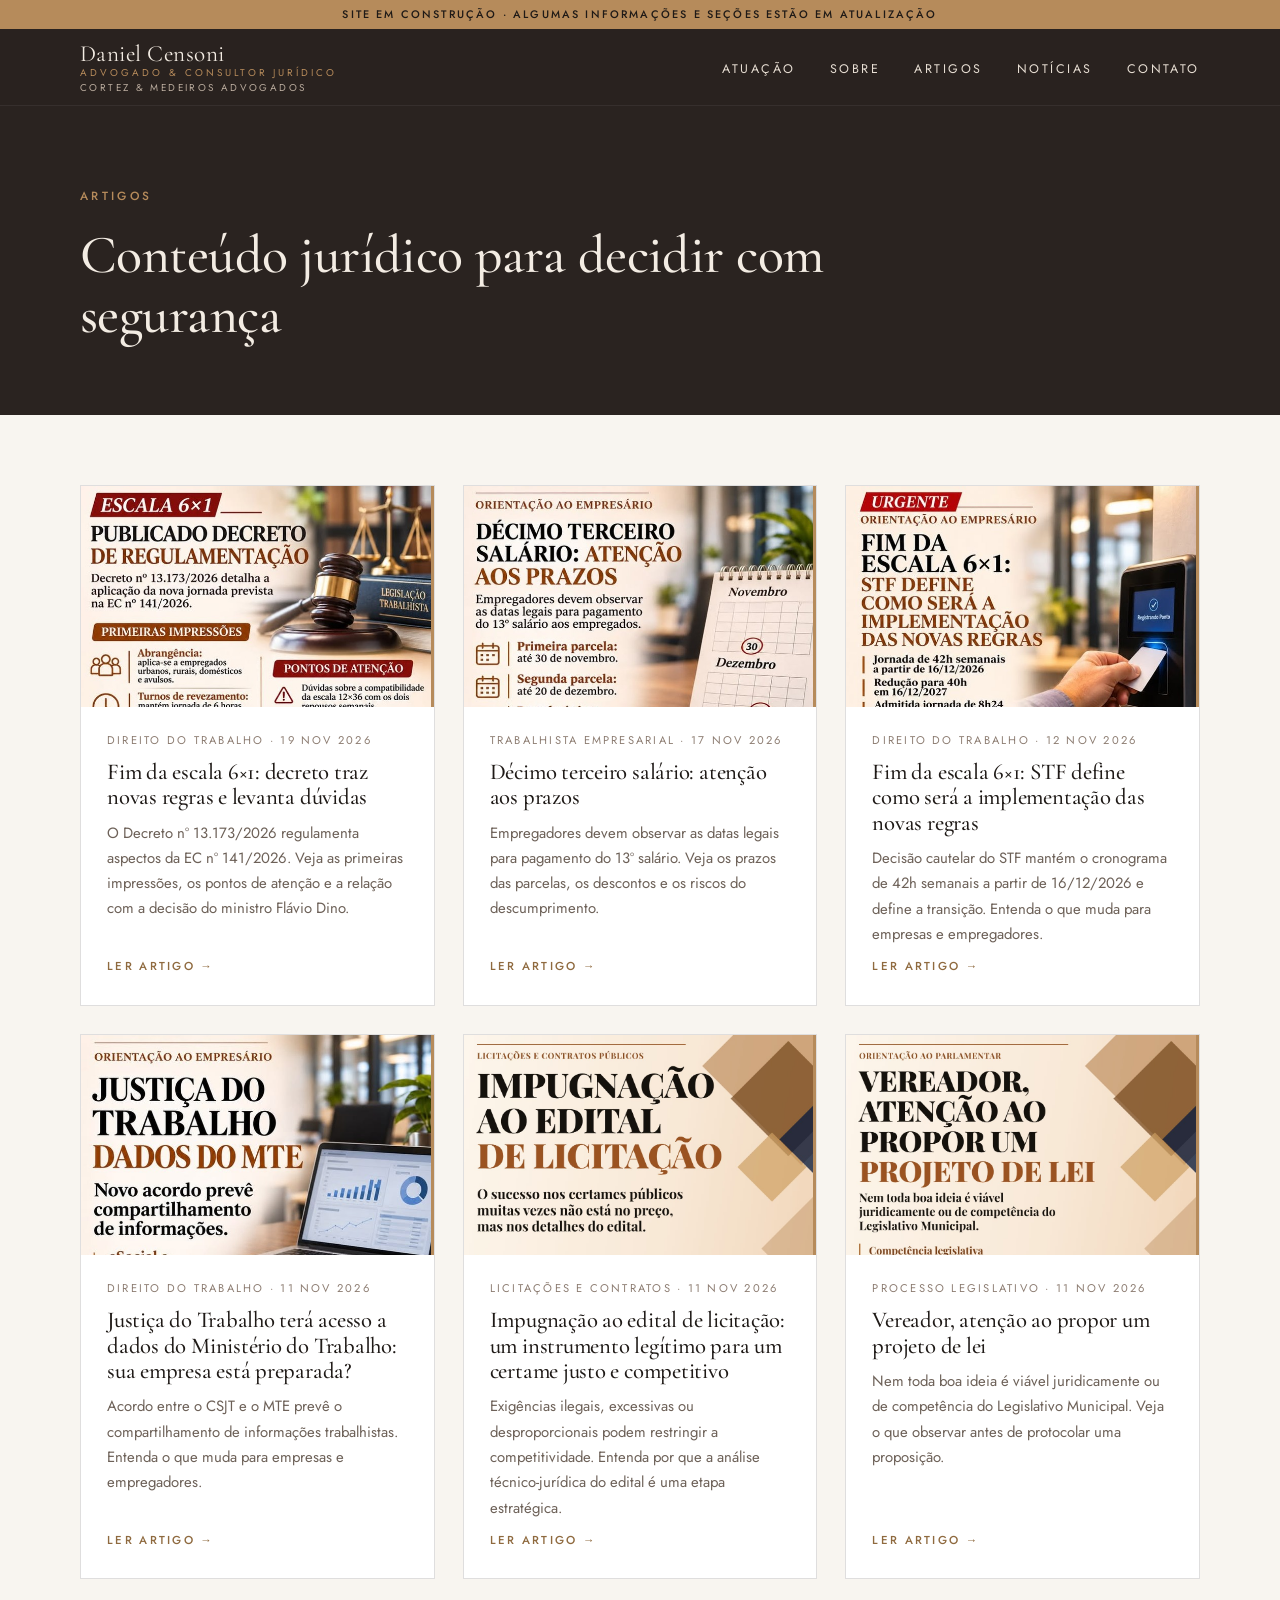
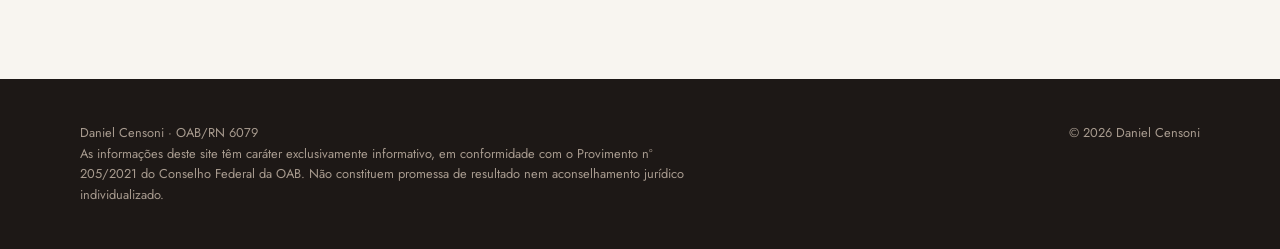
==== commit bf5b050a: "Add files via upload" ====
--- a/artigos.html
+++ b/artigos.html
@@ -5,7 +5,7 @@
 <button class="burger" aria-label="Menu">&#9776;</button>
 <ul class="menu"><li><a href="index.html#areas">Atuação</a></li><li><a href="index.html#sobre">Sobre</a></li><li><a href="artigos.html">Artigos</a></li><li><a href="noticias.html">Notícias</a></li><li><a href="index.html#contato">Contato</a></li></ul></div></header>
 <div class="page-hero"><div class="wrap"><span class="eyebrow">Artigos</span><h1>Conteúdo jurídico para decidir com segurança</h1></div></div>
-<div class="wrap list-page"><div class="grid3"><a class="card rv" href="decimo-terceiro-salario-atencao-aos-prazos.html"><div class="cover"><img src="img-13o-salario-prazos.jpg" alt="Décimo terceiro salário: atenção aos prazos"></div><div class="body"><div class="meta">Trabalhista Empresarial &middot; 17 nov 2026</div><h3>Décimo terceiro salário: atenção aos prazos</h3><p>Empregadores devem observar as datas legais para pagamento do 13º salário. Veja os prazos das parcelas, os descontos e os riscos do descumprimento.</p><span class="more">Ler artigo &rarr;</span></div></a><a class="card rv" href="fim-da-escala-6x1-stf-define-como-sera-a-implementacao.html"><div class="cover"><img src="img-fim-da-escala-6x1.jpg" alt="Fim da escala 6×1: STF define como será a implementação das novas regras"></div><div class="body"><div class="meta">Direito do Trabalho &middot; 12 nov 2026</div><h3>Fim da escala 6×1: STF define como será a implementação das novas regras</h3><p>Decisão cautelar do STF mantém o cronograma de 42h semanais a partir de 16/12/2026 e define a transição. Entenda o que muda para empresas e empregadores.</p><span class="more">Ler artigo &rarr;</span></div></a><a class="card rv" href="justica-do-trabalho-acesso-a-dados-do-mte.html"><div class="cover"><img src="img-dados-mte.jpg" alt="Justiça do Trabalho terá acesso a dados do Ministério do Trabalho: sua empresa está preparada?"></div><div class="body"><div class="meta">Direito do Trabalho &middot; 11 nov 2026</div><h3>Justiça do Trabalho terá acesso a dados do Ministério do Trabalho: sua empresa está preparada?</h3><p>Acordo entre o CSJT e o MTE prevê o compartilhamento de informações trabalhistas. Entenda o que muda para empresas e empregadores.</p><span class="more">Ler artigo &rarr;</span></div></a><a class="card rv" href="impugnacao-ao-edital-de-licitacao.html"><div class="cover"><img src="img-impugnacao-edital.jpg" alt="Impugnação ao edital de licitação: um instrumento legítimo para um certame justo e competitivo"></div><div class="body"><div class="meta">Licitações e Contratos &middot; 11 nov 2026</div><h3>Impugnação ao edital de licitação: um instrumento legítimo para um certame justo e competitivo</h3><p>Exigências ilegais, excessivas ou desproporcionais podem restringir a competitividade. Entenda por que a análise técnico-jurídica do edital é uma etapa estratégica.</p><span class="more">Ler artigo &rarr;</span></div></a><a class="card rv" href="vereador-atencao-ao-propor-um-projeto-de-lei.html"><div class="cover"><img src="img-projeto-de-lei-vereador.jpg" alt="Vereador, atenção ao propor um projeto de lei"></div><div class="body"><div class="meta">Processo Legislativo &middot; 11 nov 2026</div><h3>Vereador, atenção ao propor um projeto de lei</h3><p>Nem toda boa ideia é viável juridicamente ou de competência do Legislativo Municipal. Veja o que observar antes de protocolar uma proposição.</p><span class="more">Ler artigo &rarr;</span></div></a></div></div><footer><div class="wrap"><p>Daniel Censoni &middot; OAB/RN 6079<br>As informações deste site têm caráter exclusivamente informativo, em conformidade com o Provimento nº 205/2021 do Conselho Federal da OAB. Não constituem promessa de resultado nem aconselhamento jurídico individualizado.</p><p>&copy; 2026 Daniel Censoni</p></div></footer><script>
+<div class="wrap list-page"><div class="grid3"><a class="card rv" href="fim-da-escala-6x1-decreto-traz-novas-regras-e-levanta-duvidas.html"><div class="cover"><img src="img-fim-da-escala-6x1-decreto.jpg" alt="Fim da escala 6×1: decreto traz novas regras e levanta dúvidas"></div><div class="body"><div class="meta">Direito do Trabalho &middot; 19 nov 2026</div><h3>Fim da escala 6×1: decreto traz novas regras e levanta dúvidas</h3><p>O Decreto nº 13.173/2026 regulamenta aspectos da EC nº 141/2026. Veja as primeiras impressões, os pontos de atenção e a relação com a decisão do ministro Flávio Dino.</p><span class="more">Ler artigo &rarr;</span></div></a><a class="card rv" href="decimo-terceiro-salario-atencao-aos-prazos.html"><div class="cover"><img src="img-13o-salario-prazos.jpg" alt="Décimo terceiro salário: atenção aos prazos"></div><div class="body"><div class="meta">Trabalhista Empresarial &middot; 17 nov 2026</div><h3>Décimo terceiro salário: atenção aos prazos</h3><p>Empregadores devem observar as datas legais para pagamento do 13º salário. Veja os prazos das parcelas, os descontos e os riscos do descumprimento.</p><span class="more">Ler artigo &rarr;</span></div></a><a class="card rv" href="fim-da-escala-6x1-stf-define-como-sera-a-implementacao.html"><div class="cover"><img src="img-fim-da-escala-6x1.jpg" alt="Fim da escala 6×1: STF define como será a implementação das novas regras"></div><div class="body"><div class="meta">Direito do Trabalho &middot; 12 nov 2026</div><h3>Fim da escala 6×1: STF define como será a implementação das novas regras</h3><p>Decisão cautelar do STF mantém o cronograma de 42h semanais a partir de 16/12/2026 e define a transição. Entenda o que muda para empresas e empregadores.</p><span class="more">Ler artigo &rarr;</span></div></a><a class="card rv" href="justica-do-trabalho-acesso-a-dados-do-mte.html"><div class="cover"><img src="img-dados-mte.jpg" alt="Justiça do Trabalho terá acesso a dados do Ministério do Trabalho: sua empresa está preparada?"></div><div class="body"><div class="meta">Direito do Trabalho &middot; 11 nov 2026</div><h3>Justiça do Trabalho terá acesso a dados do Ministério do Trabalho: sua empresa está preparada?</h3><p>Acordo entre o CSJT e o MTE prevê o compartilhamento de informações trabalhistas. Entenda o que muda para empresas e empregadores.</p><span class="more">Ler artigo &rarr;</span></div></a><a class="card rv" href="impugnacao-ao-edital-de-licitacao.html"><div class="cover"><img src="img-impugnacao-edital.jpg" alt="Impugnação ao edital de licitação: um instrumento legítimo para um certame justo e competitivo"></div><div class="body"><div class="meta">Licitações e Contratos &middot; 11 nov 2026</div><h3>Impugnação ao edital de licitação: um instrumento legítimo para um certame justo e competitivo</h3><p>Exigências ilegais, excessivas ou desproporcionais podem restringir a competitividade. Entenda por que a análise técnico-jurídica do edital é uma etapa estratégica.</p><span class="more">Ler artigo &rarr;</span></div></a><a class="card rv" href="vereador-atencao-ao-propor-um-projeto-de-lei.html"><div class="cover"><img src="img-projeto-de-lei-vereador.jpg" alt="Vereador, atenção ao propor um projeto de lei"></div><div class="body"><div class="meta">Processo Legislativo &middot; 11 nov 2026</div><h3>Vereador, atenção ao propor um projeto de lei</h3><p>Nem toda boa ideia é viável juridicamente ou de competência do Legislativo Municipal. Veja o que observar antes de protocolar uma proposição.</p><span class="more">Ler artigo &rarr;</span></div></a></div></div><footer><div class="wrap"><p>Daniel Censoni &middot; OAB/RN 6079<br>As informações deste site têm caráter exclusivamente informativo, em conformidade com o Provimento nº 205/2021 do Conselho Federal da OAB. Não constituem promessa de resultado nem aconselhamento jurídico individualizado.</p><p>&copy; 2026 Daniel Censoni</p></div></footer><script>
 (function(){var h=document.querySelector('header.top');function s(){h.classList.toggle('solid',window.scrollY>20||h.dataset.solid)}s();addEventListener('scroll',s,{passive:true});
 var b=document.querySelector('.burger'),m=document.querySelector('.menu');b.addEventListener('click',function(){m.classList.toggle('open')});m.addEventListener('click',function(){m.classList.remove('open')});
 var els=document.querySelectorAll('.rv');if('IntersectionObserver' in window){var o=new IntersectionObserver(function(x){x.forEach(function(i){if(i.isIntersecting){i.target.classList.add('in');o.unobserve(i.target)}})},{threshold:.12});els.forEach(function(i){o.observe(i)})}else{els.forEach(function(i){i.classList.add('in')})}})();
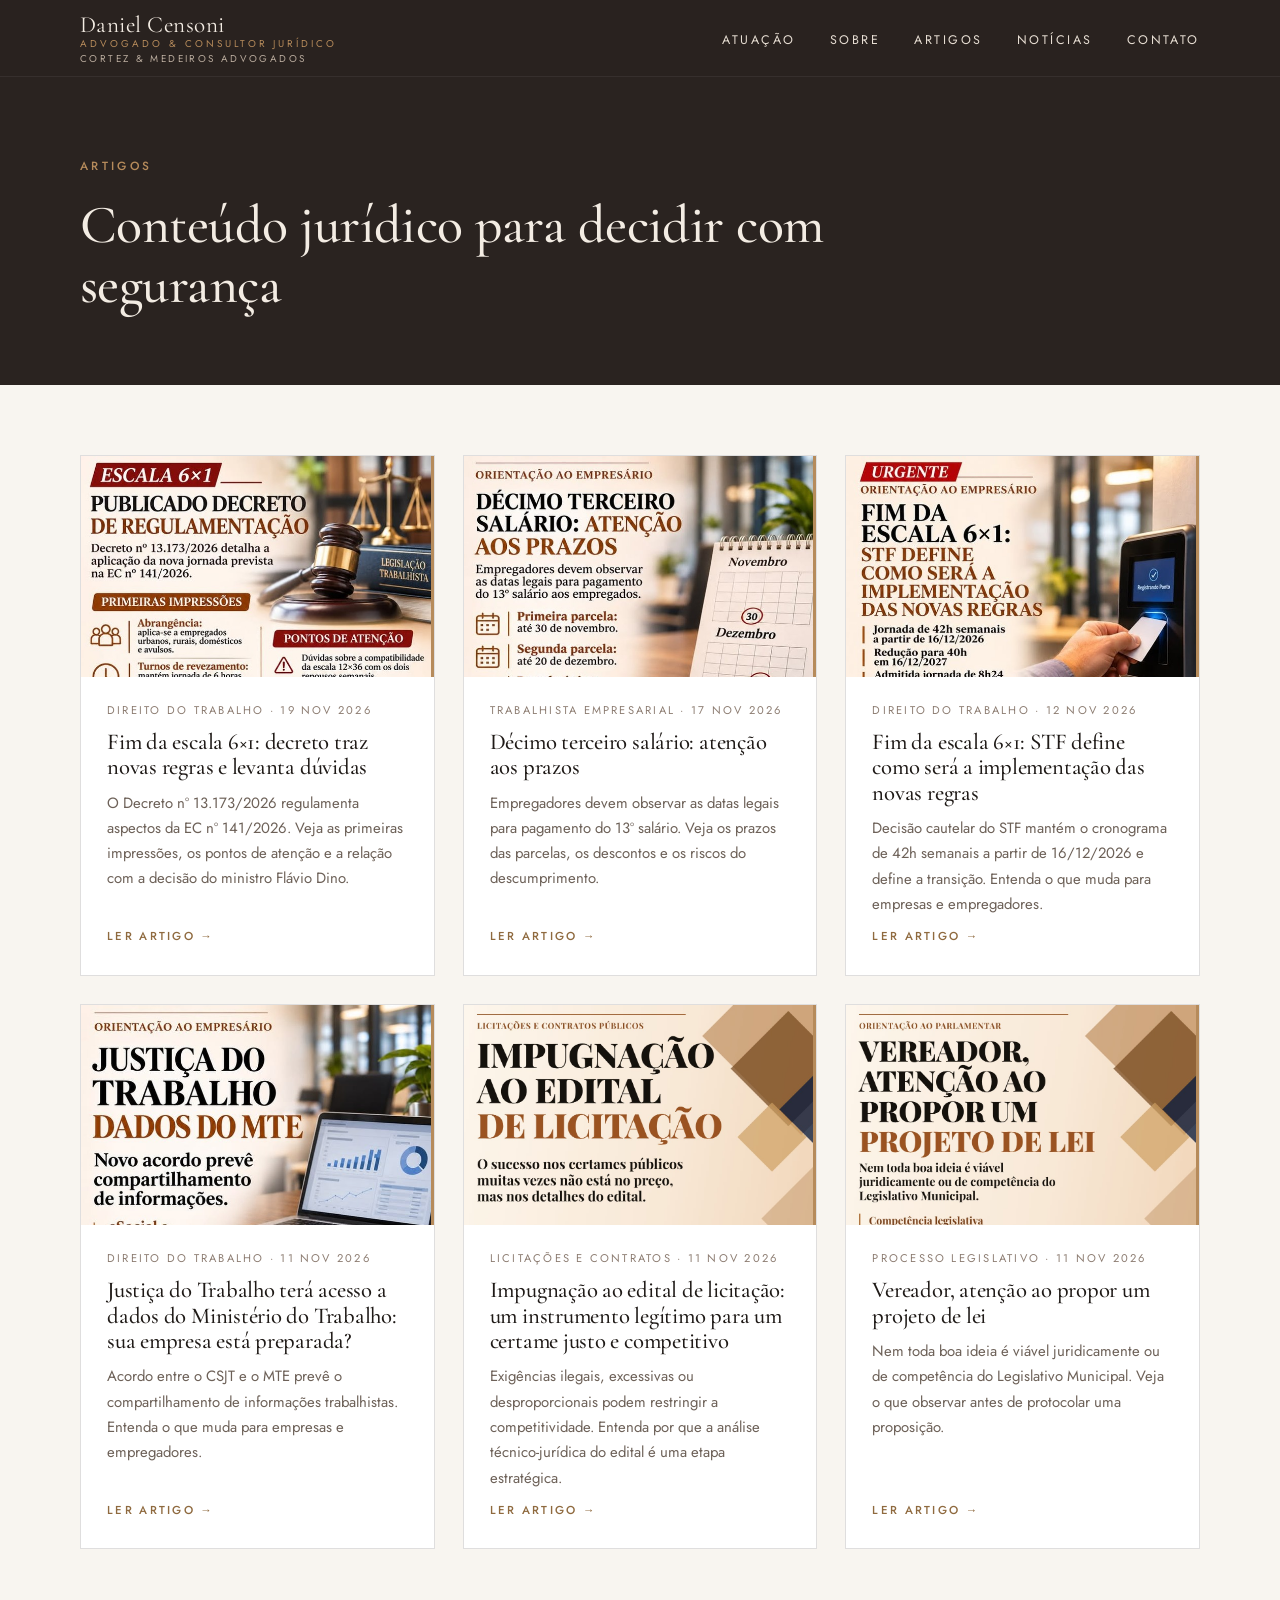
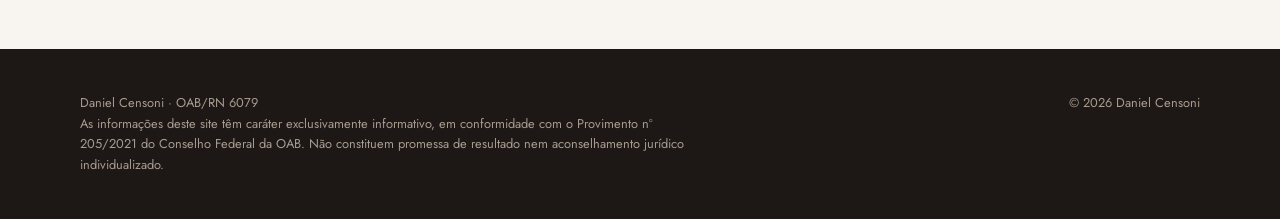
==== commit 488987a0: "Add files via upload" ====
--- a/artigos.html
+++ b/artigos.html
@@ -1,7 +1,7 @@
 <!DOCTYPE html><html lang="pt-BR"><head><meta charset="utf-8"><meta name="viewport" content="width=device-width,initial-scale=1">
 <title>Artigos | Daniel Censoni</title><meta name="description" content="Artigos jurídicos sobre direito trabalhista empresarial, licitações e contratos públicos.">
 <meta property="og:title" content="Artigos | Daniel Censoni"><meta property="og:description" content="Artigos jurídicos sobre direito trabalhista empresarial, licitações e contratos públicos."><meta property="og:type" content="website"><meta property="og:locale" content="pt_BR">
-<meta name="theme-color" content="#2a2320"><link rel="canonical" href="https://danielcensoni.github.io/artigos.html"><link rel="preconnect" href="https://fonts.googleapis.com"><link rel="preconnect" href="https://fonts.gstatic.com" crossorigin><link href="https://fonts.googleapis.com/css2?family=Cormorant+Garamond:ital,wght@0,500;0,600;1,500&family=Jost:wght@400;500&display=swap" rel="stylesheet"><link rel="stylesheet" href="style.css"></head><body><header class="top" data-solid="1"><div class="construction">Site em construção &middot; algumas informações e seções estão em atualização</div><div class="wrap nav"><a class="brand" href="index.html">Daniel Censoni<small>Advogado &amp; Consultor Jurídico</small><small class="sub">Cortez &amp; Medeiros Advogados</small></a>
+<meta name="theme-color" content="#2a2320"><link rel="canonical" href="https://danielcensoni.github.io/artigos.html"><link rel="preconnect" href="https://fonts.googleapis.com"><link rel="preconnect" href="https://fonts.gstatic.com" crossorigin><link href="https://fonts.googleapis.com/css2?family=Cormorant+Garamond:ital,wght@0,500;0,600;1,500&family=Jost:wght@400;500&display=swap" rel="stylesheet"><link rel="stylesheet" href="style.css"></head><body><header class="top" data-solid="1"><div class="wrap nav"><a class="brand" href="index.html">Daniel Censoni<small>Advogado &amp; Consultor Jurídico</small><small class="sub">Cortez &amp; Medeiros Advogados</small></a>
 <button class="burger" aria-label="Menu">&#9776;</button>
 <ul class="menu"><li><a href="index.html#areas">Atuação</a></li><li><a href="index.html#sobre">Sobre</a></li><li><a href="artigos.html">Artigos</a></li><li><a href="noticias.html">Notícias</a></li><li><a href="index.html#contato">Contato</a></li></ul></div></header>
 <div class="page-hero"><div class="wrap"><span class="eyebrow">Artigos</span><h1>Conteúdo jurídico para decidir com segurança</h1></div></div>
--- a/style.css
+++ b/style.css
@@ -147,9 +147,7 @@
 @media(max-width:900px){.brand small.sub{font-size:.58rem}}
 
 .construction{background:var(--cu);color:#1f1a17;text-align:center;font-size:.68rem;letter-spacing:.2em;text-transform:uppercase;padding:7px 12px;font-weight:500;line-height:1.4}
-.hero{padding-top:150px}
-.page-hero{padding-top:180px}
-@media(max-width:900px){.menu{top:calc(76px + 34px)}.hero{padding-top:140px}.page-hero{padding-top:170px}.construction{font-size:.6rem;letter-spacing:.12em}}
+@media(max-width:900px){.menu{top:76px}}
 
 .cover img{object-position:top}
 .fig{margin:0 0 36px}
@@ -169,3 +167,13 @@
 .sbtn{display:inline-block;padding:11px 18px;border:1px solid var(--cu);background:none;color:var(--ink);font:inherit;font-size:.7rem;letter-spacing:.16em;text-transform:uppercase;cursor:pointer;transition:background .2s,color .2s;font-weight:500;line-height:1.2}
 .sbtn:hover{background:var(--cu);color:#1f1a17}
 .sbtn[hidden]{display:none}
+
+.newart{display:flex;align-items:center;gap:12px;max-width:560px;margin:0 0 30px;padding:11px 16px;background:rgba(255,255,255,.04);border:1px solid rgba(182,139,91,.45);text-decoration:none;transition:background .2s,border-color .2s}
+.newart:hover{background:rgba(182,139,91,.12);border-color:var(--cu)}
+.newart .dot{width:7px;height:7px;border-radius:50%;background:var(--cu);flex:none;animation:npulse 1.8s infinite}
+.newart b{font-weight:500;font-size:.68rem;letter-spacing:.2em;text-transform:uppercase;color:var(--cu);flex:none}
+.newart .tt{flex:1;min-width:0;font-size:.9rem;line-height:1.35;color:#f3ece3}
+.newart i{font-style:normal;color:var(--cu);flex:none;transition:transform .2s}
+.newart:hover i{transform:translateX(4px)}
+@keyframes npulse{0%{box-shadow:0 0 0 0 rgba(182,139,91,.7)}70%{box-shadow:0 0 0 7px rgba(182,139,91,0)}100%{box-shadow:0 0 0 0 rgba(182,139,91,0)}}
+@media(prefers-reduced-motion:reduce){.newart .dot{animation:none}}
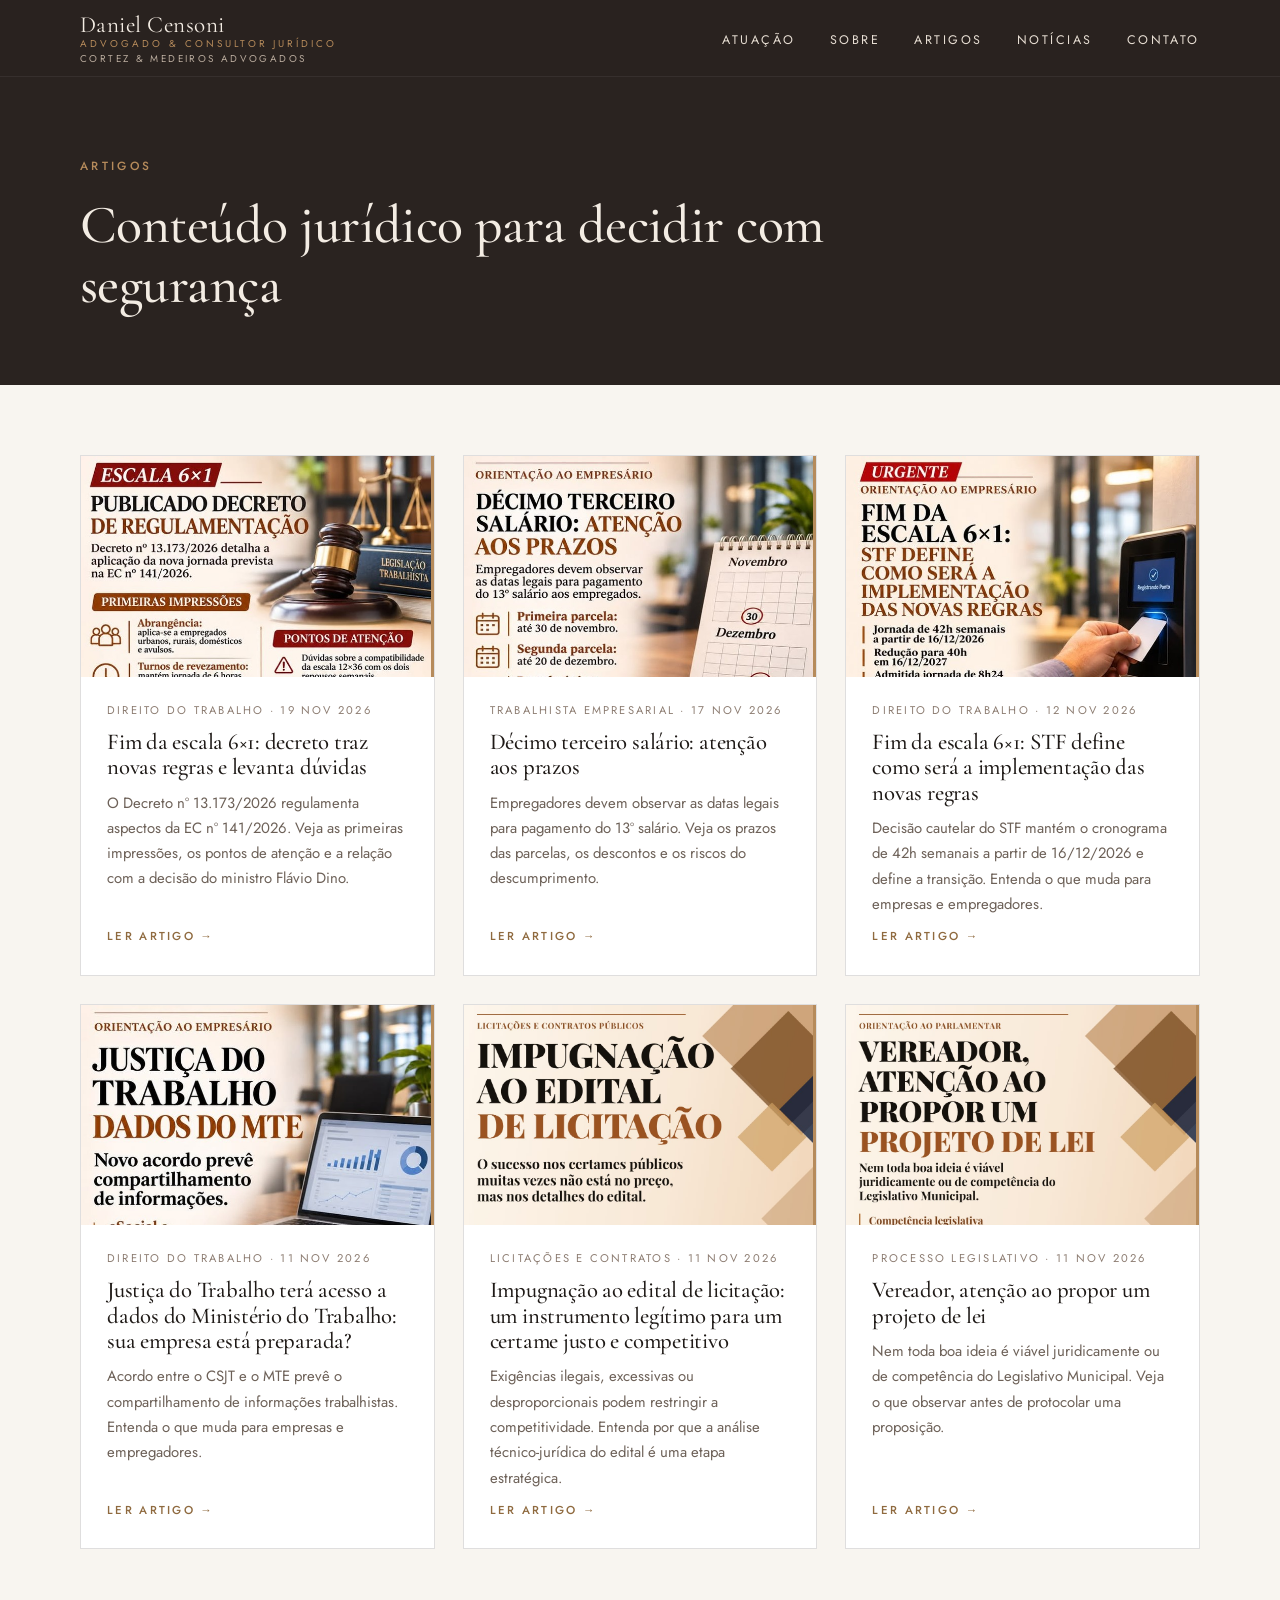
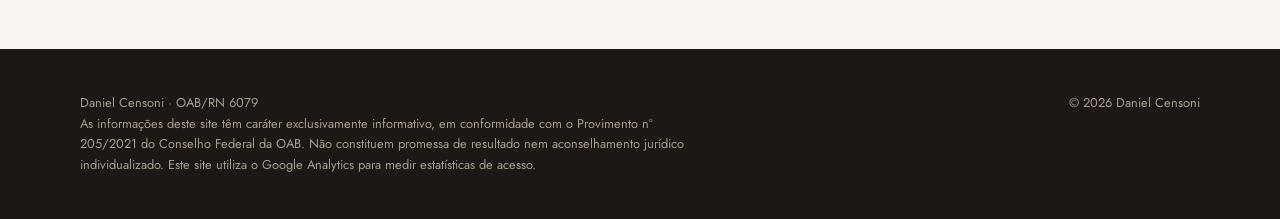
==== commit 69b5d9d4: "Add files via upload" ====
--- a/artigos.html
+++ b/artigos.html
@@ -1,11 +1,11 @@
-<!DOCTYPE html><html lang="pt-BR"><head><meta charset="utf-8"><meta name="viewport" content="width=device-width,initial-scale=1">
+<!DOCTYPE html><html lang="pt-BR"><head><meta charset="utf-8"><meta name="viewport" content="width=device-width,initial-scale=1"><script async src="https://www.googletagmanager.com/gtm.js?id=GTM-W6ZTT4NZ"></script><script>window.dataLayer=window.dataLayer||[];function gtag(){dataLayer.push(arguments);}gtag('js',new Date());</script>
 <title>Artigos | Daniel Censoni</title><meta name="description" content="Artigos jurídicos sobre direito trabalhista empresarial, licitações e contratos públicos.">
 <meta property="og:title" content="Artigos | Daniel Censoni"><meta property="og:description" content="Artigos jurídicos sobre direito trabalhista empresarial, licitações e contratos públicos."><meta property="og:type" content="website"><meta property="og:locale" content="pt_BR">
 <meta name="theme-color" content="#2a2320"><link rel="canonical" href="https://danielcensoni.github.io/artigos.html"><link rel="preconnect" href="https://fonts.googleapis.com"><link rel="preconnect" href="https://fonts.gstatic.com" crossorigin><link href="https://fonts.googleapis.com/css2?family=Cormorant+Garamond:ital,wght@0,500;0,600;1,500&family=Jost:wght@400;500&display=swap" rel="stylesheet"><link rel="stylesheet" href="style.css"></head><body><header class="top" data-solid="1"><div class="wrap nav"><a class="brand" href="index.html">Daniel Censoni<small>Advogado &amp; Consultor Jurídico</small><small class="sub">Cortez &amp; Medeiros Advogados</small></a>
 <button class="burger" aria-label="Menu">&#9776;</button>
 <ul class="menu"><li><a href="index.html#areas">Atuação</a></li><li><a href="index.html#sobre">Sobre</a></li><li><a href="artigos.html">Artigos</a></li><li><a href="noticias.html">Notícias</a></li><li><a href="index.html#contato">Contato</a></li></ul></div></header>
 <div class="page-hero"><div class="wrap"><span class="eyebrow">Artigos</span><h1>Conteúdo jurídico para decidir com segurança</h1></div></div>
-<div class="wrap list-page"><div class="grid3"><a class="card rv" href="fim-da-escala-6x1-decreto-traz-novas-regras-e-levanta-duvidas.html"><div class="cover"><img src="img-fim-da-escala-6x1-decreto.jpg" alt="Fim da escala 6×1: decreto traz novas regras e levanta dúvidas"></div><div class="body"><div class="meta">Direito do Trabalho &middot; 19 nov 2026</div><h3>Fim da escala 6×1: decreto traz novas regras e levanta dúvidas</h3><p>O Decreto nº 13.173/2026 regulamenta aspectos da EC nº 141/2026. Veja as primeiras impressões, os pontos de atenção e a relação com a decisão do ministro Flávio Dino.</p><span class="more">Ler artigo &rarr;</span></div></a><a class="card rv" href="decimo-terceiro-salario-atencao-aos-prazos.html"><div class="cover"><img src="img-13o-salario-prazos.jpg" alt="Décimo terceiro salário: atenção aos prazos"></div><div class="body"><div class="meta">Trabalhista Empresarial &middot; 17 nov 2026</div><h3>Décimo terceiro salário: atenção aos prazos</h3><p>Empregadores devem observar as datas legais para pagamento do 13º salário. Veja os prazos das parcelas, os descontos e os riscos do descumprimento.</p><span class="more">Ler artigo &rarr;</span></div></a><a class="card rv" href="fim-da-escala-6x1-stf-define-como-sera-a-implementacao.html"><div class="cover"><img src="img-fim-da-escala-6x1.jpg" alt="Fim da escala 6×1: STF define como será a implementação das novas regras"></div><div class="body"><div class="meta">Direito do Trabalho &middot; 12 nov 2026</div><h3>Fim da escala 6×1: STF define como será a implementação das novas regras</h3><p>Decisão cautelar do STF mantém o cronograma de 42h semanais a partir de 16/12/2026 e define a transição. Entenda o que muda para empresas e empregadores.</p><span class="more">Ler artigo &rarr;</span></div></a><a class="card rv" href="justica-do-trabalho-acesso-a-dados-do-mte.html"><div class="cover"><img src="img-dados-mte.jpg" alt="Justiça do Trabalho terá acesso a dados do Ministério do Trabalho: sua empresa está preparada?"></div><div class="body"><div class="meta">Direito do Trabalho &middot; 11 nov 2026</div><h3>Justiça do Trabalho terá acesso a dados do Ministério do Trabalho: sua empresa está preparada?</h3><p>Acordo entre o CSJT e o MTE prevê o compartilhamento de informações trabalhistas. Entenda o que muda para empresas e empregadores.</p><span class="more">Ler artigo &rarr;</span></div></a><a class="card rv" href="impugnacao-ao-edital-de-licitacao.html"><div class="cover"><img src="img-impugnacao-edital.jpg" alt="Impugnação ao edital de licitação: um instrumento legítimo para um certame justo e competitivo"></div><div class="body"><div class="meta">Licitações e Contratos &middot; 11 nov 2026</div><h3>Impugnação ao edital de licitação: um instrumento legítimo para um certame justo e competitivo</h3><p>Exigências ilegais, excessivas ou desproporcionais podem restringir a competitividade. Entenda por que a análise técnico-jurídica do edital é uma etapa estratégica.</p><span class="more">Ler artigo &rarr;</span></div></a><a class="card rv" href="vereador-atencao-ao-propor-um-projeto-de-lei.html"><div class="cover"><img src="img-projeto-de-lei-vereador.jpg" alt="Vereador, atenção ao propor um projeto de lei"></div><div class="body"><div class="meta">Processo Legislativo &middot; 11 nov 2026</div><h3>Vereador, atenção ao propor um projeto de lei</h3><p>Nem toda boa ideia é viável juridicamente ou de competência do Legislativo Municipal. Veja o que observar antes de protocolar uma proposição.</p><span class="more">Ler artigo &rarr;</span></div></a></div></div><footer><div class="wrap"><p>Daniel Censoni &middot; OAB/RN 6079<br>As informações deste site têm caráter exclusivamente informativo, em conformidade com o Provimento nº 205/2021 do Conselho Federal da OAB. Não constituem promessa de resultado nem aconselhamento jurídico individualizado.</p><p>&copy; 2026 Daniel Censoni</p></div></footer><script>
+<div class="wrap list-page"><div class="grid3"><a class="card rv" href="fim-da-escala-6x1-decreto-traz-novas-regras-e-levanta-duvidas.html"><div class="cover"><img src="img-fim-da-escala-6x1-decreto.jpg" alt="Fim da escala 6×1: decreto traz novas regras e levanta dúvidas"></div><div class="body"><div class="meta">Direito do Trabalho &middot; 19 nov 2026</div><h3>Fim da escala 6×1: decreto traz novas regras e levanta dúvidas</h3><p>O Decreto nº 13.173/2026 regulamenta aspectos da EC nº 141/2026. Veja as primeiras impressões, os pontos de atenção e a relação com a decisão do ministro Flávio Dino.</p><span class="more">Ler artigo &rarr;</span></div></a><a class="card rv" href="decimo-terceiro-salario-atencao-aos-prazos.html"><div class="cover"><img src="img-13o-salario-prazos.jpg" alt="Décimo terceiro salário: atenção aos prazos"></div><div class="body"><div class="meta">Trabalhista Empresarial &middot; 17 nov 2026</div><h3>Décimo terceiro salário: atenção aos prazos</h3><p>Empregadores devem observar as datas legais para pagamento do 13º salário. Veja os prazos das parcelas, os descontos e os riscos do descumprimento.</p><span class="more">Ler artigo &rarr;</span></div></a><a class="card rv" href="fim-da-escala-6x1-stf-define-como-sera-a-implementacao.html"><div class="cover"><img src="img-fim-da-escala-6x1.jpg" alt="Fim da escala 6×1: STF define como será a implementação das novas regras"></div><div class="body"><div class="meta">Direito do Trabalho &middot; 12 nov 2026</div><h3>Fim da escala 6×1: STF define como será a implementação das novas regras</h3><p>Decisão cautelar do STF mantém o cronograma de 42h semanais a partir de 16/12/2026 e define a transição. Entenda o que muda para empresas e empregadores.</p><span class="more">Ler artigo &rarr;</span></div></a><a class="card rv" href="justica-do-trabalho-acesso-a-dados-do-mte.html"><div class="cover"><img src="img-dados-mte.jpg" alt="Justiça do Trabalho terá acesso a dados do Ministério do Trabalho: sua empresa está preparada?"></div><div class="body"><div class="meta">Direito do Trabalho &middot; 11 nov 2026</div><h3>Justiça do Trabalho terá acesso a dados do Ministério do Trabalho: sua empresa está preparada?</h3><p>Acordo entre o CSJT e o MTE prevê o compartilhamento de informações trabalhistas. Entenda o que muda para empresas e empregadores.</p><span class="more">Ler artigo &rarr;</span></div></a><a class="card rv" href="impugnacao-ao-edital-de-licitacao.html"><div class="cover"><img src="img-impugnacao-edital.jpg" alt="Impugnação ao edital de licitação: um instrumento legítimo para um certame justo e competitivo"></div><div class="body"><div class="meta">Licitações e Contratos &middot; 11 nov 2026</div><h3>Impugnação ao edital de licitação: um instrumento legítimo para um certame justo e competitivo</h3><p>Exigências ilegais, excessivas ou desproporcionais podem restringir a competitividade. Entenda por que a análise técnico-jurídica do edital é uma etapa estratégica.</p><span class="more">Ler artigo &rarr;</span></div></a><a class="card rv" href="vereador-atencao-ao-propor-um-projeto-de-lei.html"><div class="cover"><img src="img-projeto-de-lei-vereador.jpg" alt="Vereador, atenção ao propor um projeto de lei"></div><div class="body"><div class="meta">Processo Legislativo &middot; 11 nov 2026</div><h3>Vereador, atenção ao propor um projeto de lei</h3><p>Nem toda boa ideia é viável juridicamente ou de competência do Legislativo Municipal. Veja o que observar antes de protocolar uma proposição.</p><span class="more">Ler artigo &rarr;</span></div></a></div></div><footer><div class="wrap"><p>Daniel Censoni &middot; OAB/RN 6079<br>As informações deste site têm caráter exclusivamente informativo, em conformidade com o Provimento nº 205/2021 do Conselho Federal da OAB. Não constituem promessa de resultado nem aconselhamento jurídico individualizado. Este site utiliza o Google Analytics para medir estatísticas de acesso.</p><p>&copy; 2026 Daniel Censoni</p></div></footer><script>
 (function(){var h=document.querySelector('header.top');function s(){h.classList.toggle('solid',window.scrollY>20||h.dataset.solid)}s();addEventListener('scroll',s,{passive:true});
 var b=document.querySelector('.burger'),m=document.querySelector('.menu');b.addEventListener('click',function(){m.classList.toggle('open')});m.addEventListener('click',function(){m.classList.remove('open')});
 var els=document.querySelectorAll('.rv');if('IntersectionObserver' in window){var o=new IntersectionObserver(function(x){x.forEach(function(i){if(i.isIntersecting){i.target.classList.add('in');o.unobserve(i.target)}})},{threshold:.12});els.forEach(function(i){o.observe(i)})}else{els.forEach(function(i){i.classList.add('in')})}})();
